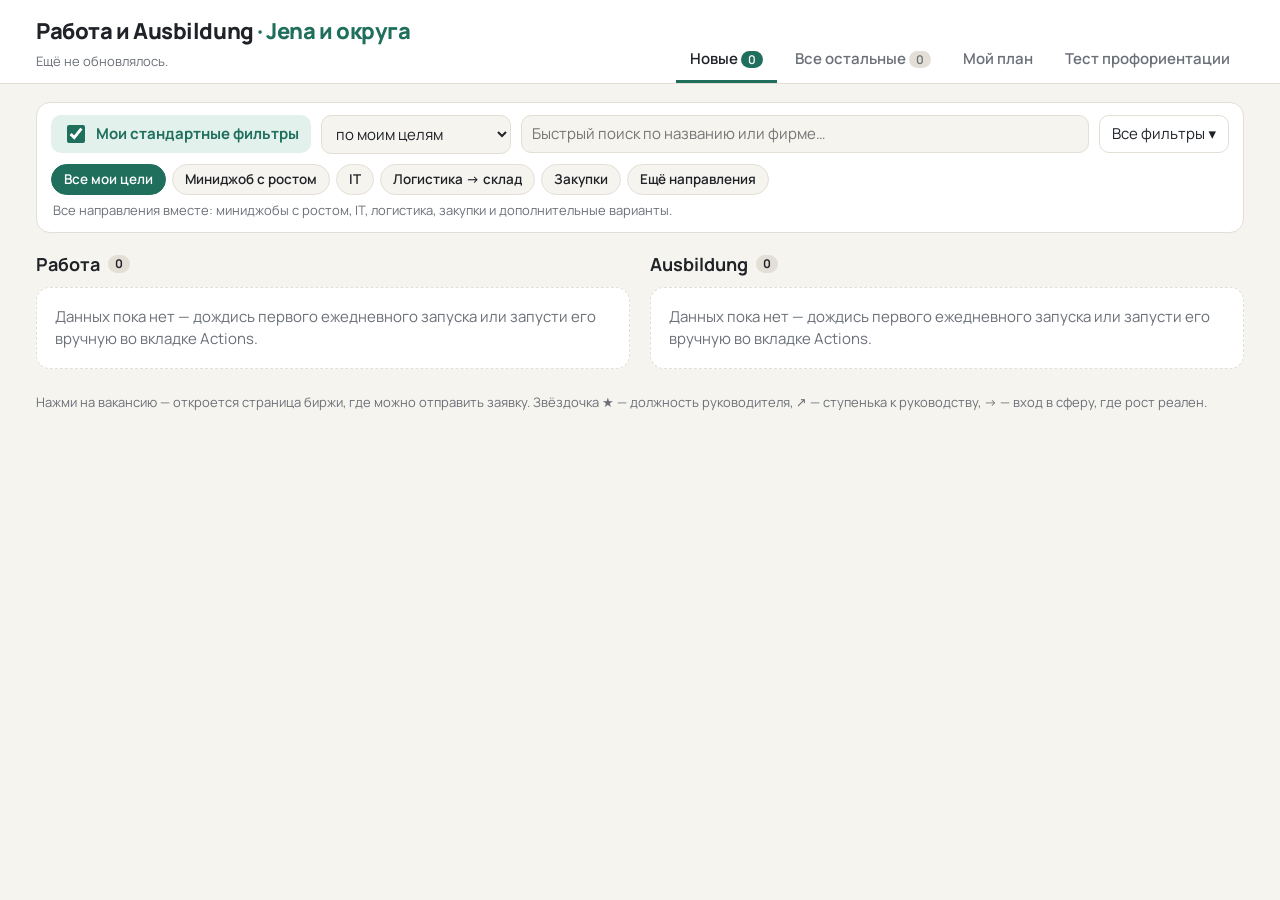
==== index.html @ a04ec158 "Перенести файлы в корень, добавить workflow GitHub Actions, фильтры под Lebenslauf Co-Authored-By: C" ====
<!doctype html>
<html lang="ru">
<head>
  <meta charset="utf-8">
  <meta name="viewport" content="width=device-width, initial-scale=1">
  <title>Работа и Ausbildung · Jena</title>
  <link rel="preconnect" href="https://fonts.googleapis.com">
  <link href="https://fonts.googleapis.com/css2?family=Manrope:wght@400;500;600;700;800&display=swap" rel="stylesheet">
  <link rel="stylesheet" href="assets/style.css">
</head>
<body>
<header class="top">
  <div class="wrap top-inner">
    <div>
      <h1>Работа и Ausbildung <span class="city">· Jena и округа</span></h1>
      <p class="sub" id="meta">Загрузка данных…</p>
    </div>
    <nav class="tabs" role="tablist">
      <button class="tab active" data-tab="new" role="tab">Новые <span class="cnt" id="cnt-new">0</span></button>
      <button class="tab" data-tab="all" role="tab">Все остальные <span class="cnt" id="cnt-all">0</span></button>
      <button class="tab" data-tab="plan" role="tab">Мой план</button>
      <button class="tab" data-tab="test" role="tab">Тест профориентации</button>
    </nav>
  </div>
</header>

<main class="wrap">
  <!-- ФИЛЬТРЫ -->
  <section class="filters" id="filters">
    <div class="filters-head">
      <label class="default-toggle">
        <input type="checkbox" id="useDefault">
        <span>Мои стандартные фильтры</span>
      </label>
      <select id="defaultSource" title="Откуда брать стандартные фильтры">
        <option value="profile">по моим целям</option>
        <option value="test">по результату теста</option>
      </select>
      <input type="search" id="q" placeholder="Быстрый поиск по названию или фирме…">
      <button class="ghost" id="toggleMore" aria-expanded="false">Все фильтры ▾</button>
    </div>
    <div class="preset-row" id="presetRow" hidden>
      <div class="presets" id="presets"></div>
      <p class="preset-hint" id="presetHint"></p>
    </div>

    <div class="filters-body" id="filtersBody" hidden>
      <div class="frow">
        <label class="fl">Ключевые слова <small>(через запятую; пусто = все)</small>
          <textarea id="keywords" rows="2"></textarea>
        </label>
        <label class="fl">Исключить слова
          <textarea id="exclude" rows="2"></textarea>
        </label>
      </div>
      <div class="frow">
        <label class="fl">Радиус: <b id="radiusVal">30</b> км
          <input type="range" id="radius" min="5" max="50" step="5">
        </label>
        <div class="fl">Миниджоб
          <div class="seg" id="minijob">
            <button data-v="include">вместе с другими</button>
            <button data-v="only">только миниджоб</button>
            <button data-v="exclude">без миниджобов</button>
          </div>
        </div>
      </div>
      <div class="frow">
        <div class="fl">Время работы
          <div class="chips" id="worktime">
            <label><input type="checkbox" value="vz"> Vollzeit</label>
            <label><input type="checkbox" value="tz"> Teilzeit</label>
            <label><input type="checkbox" value="snw"> Schicht / Wochenende</label>
            <label><input type="checkbox" value="praktikum"> Praktikum / Trainee</label>
            <label><input type="checkbox" value="unknown"> не указано</label>
          </div>
        </div>
        <div class="fl">Показывать
          <div class="chips">
            <label><input type="checkbox" id="showJob"> Работа</label>
            <label><input type="checkbox" id="showAusbildung"> Ausbildung</label>
            <label><input type="checkbox" id="careerOnly"> только с перспективой роста</label>
          </div>
        </div>
        <label class="fl">Сортировка
          <select id="sort">
            <option value="career">сначала с перспективой роста</option>
            <option value="date">сначала новые</option>
            <option value="dist">сначала ближе</option>
          </select>
        </label>
      </div>
      <p class="hint">Фильтры сохраняются в этом браузере. Они сужают уже собранные вакансии; что собирать каждый день, задаётся в <code>config/search.json</code>.</p>
    </div>
  </section>

  <!-- ВАКАНСИИ -->
  <section id="view-jobs">
    <div class="cols">
      <div class="col" id="col-job">
        <h2>Работа <span class="cnt" id="n-job">0</span></h2>
        <div class="list" id="list-job"></div>
      </div>
      <div class="col" id="col-ausbildung">
        <h2>Ausbildung <span class="cnt" id="n-ausbildung">0</span></h2>
        <div class="list" id="list-ausbildung"></div>
      </div>
    </div>
  </section>

  <!-- ПЛАН -->
  <section id="view-plan" hidden>
    <div class="test-card plan-card" id="planBox"></div>
  </section>

  <!-- ТЕСТ -->
  <section id="view-test" hidden>
    <div class="test-card" id="testBox"></div>
  </section>
</main>

<footer class="wrap foot">
  Нажми на вакансию — откроется страница биржи, где можно отправить заявку.
  Звёздочка ★ — должность руководителя, ↗ — ступенька к руководству, → — вход в сферу, где рост реален.
</footer>

<script src="assets/test.js"></script>
<script src="assets/app.js"></script>
</body>
</html>
---- assets/style.css ----
:root {
  --bg: #f6f4ef; --card: #ffffff; --ink: #1f2328; --muted: #6b7078; --line: #e3dfd6;
  --accent: #1f6f5c; --accent-soft: #e2f1ec; --gold: #b7791f; --gold-soft: #fbf0dc;
  --mj: #7b3fa0; --mj-soft: #f2e8f8; --radius: 14px;
}
@media (prefers-color-scheme: dark) {
  :root { --bg: #15171a; --card: #1e2125; --ink: #e8e6e1; --muted: #9aa0a8; --line: #2e3238;
    --accent: #5cc2a4; --accent-soft: #1d3530; --gold: #e2b062; --gold-soft: #3a2f1c; --mj: #c99be6; --mj-soft: #33263d; }
}
* { box-sizing: border-box; }
body { margin: 0; background: var(--bg); color: var(--ink); font: 15px/1.45 "Manrope", system-ui, sans-serif; }
.wrap { max-width: 1240px; margin: 0 auto; padding: 0 16px; }
a { color: inherit; }
code { background: var(--accent-soft); padding: 1px 5px; border-radius: 4px; font-size: .9em; }
button, select, input, textarea { font: inherit; color: inherit; }

/* header */
.top { background: var(--card); border-bottom: 1px solid var(--line); position: sticky; top: 0; z-index: 5; }
@media (max-width: 640px) { .top { position: static; } h1 { font-size: 19px; } }
.top-inner { display: flex; flex-wrap: wrap; gap: 12px 24px; align-items: end; justify-content: space-between; padding-top: 16px; padding-bottom: 0; }
h1 { margin: 0; font-size: 22px; font-weight: 800; letter-spacing: -.02em; }
h1 .city { color: var(--accent); }
.sub { margin: 4px 0 12px; color: var(--muted); font-size: 13px; }
.src-st { display: inline-block; margin-left: 6px; padding: 0 7px; border-radius: 99px; font-size: 12px; }
.src-st.ok { background: var(--accent-soft); color: var(--accent); }
.src-st.off { background: var(--line); color: var(--muted); }
.tabs { display: flex; gap: 4px; overflow-x: auto; }
.tab { border: 0; background: none; padding: 10px 14px; border-bottom: 3px solid transparent; cursor: pointer; font-weight: 600; color: var(--muted); white-space: nowrap; }
.tab.active { color: var(--ink); border-color: var(--accent); }
.cnt { display: inline-block; min-width: 22px; padding: 0 6px; border-radius: 99px; background: var(--line); font-size: 12px; text-align: center; }
.tab.active .cnt { background: var(--accent); color: var(--card); }

/* filters */
.filters { background: var(--card); border: 1px solid var(--line); border-radius: var(--radius); margin: 18px 0; padding: 12px 14px; }
.filters-head { display: flex; flex-wrap: wrap; gap: 10px; align-items: center; }
.default-toggle { display: flex; gap: 8px; align-items: center; font-weight: 700; background: var(--accent-soft); color: var(--accent); padding: 7px 12px; border-radius: 10px; cursor: pointer; }
.default-toggle input { width: 18px; height: 18px; accent-color: var(--accent); }
select, input[type=search], textarea { background: var(--bg); border: 1px solid var(--line); border-radius: 10px; padding: 7px 10px; }
#q { flex: 1 1 220px; min-width: 0; }
.ghost { background: none; border: 1px solid var(--line); border-radius: 10px; padding: 7px 12px; cursor: pointer; }
.primary { background: var(--accent); color: var(--card); border: 0; border-radius: 10px; padding: 10px 16px; font-weight: 700; cursor: pointer; }
.primary:disabled { opacity: .45; cursor: not-allowed; }
.filters-body { border-top: 1px dashed var(--line); margin-top: 12px; padding-top: 12px; }
.frow { display: grid; grid-template-columns: repeat(auto-fit, minmax(260px, 1fr)); gap: 12px 20px; margin-bottom: 12px; }
.fl { display: flex; flex-direction: column; gap: 6px; font-weight: 600; font-size: 14px; }
.fl small { font-weight: 400; color: var(--muted); }
textarea { resize: vertical; width: 100%; font-weight: 400; }
input[type=range] { accent-color: var(--accent); }
.seg { display: flex; border: 1px solid var(--line); border-radius: 10px; overflow: hidden; }
.seg button { flex: 1; border: 0; background: none; padding: 7px 6px; cursor: pointer; font-size: 13px; font-weight: 500; }
.seg button.on { background: var(--mj); color: #fff; }
.chips { display: flex; flex-wrap: wrap; gap: 6px; font-weight: 400; }
.chips label { display: flex; gap: 6px; align-items: center; border: 1px solid var(--line); border-radius: 99px; padding: 4px 10px; cursor: pointer; font-size: 13px; }
.chips input { accent-color: var(--accent); }
.hint { color: var(--muted); font-size: 13px; margin: 0; }

/* columns */
.cols { display: grid; grid-template-columns: 1fr 1fr; gap: 20px; }
@media (max-width: 820px) { .cols { grid-template-columns: 1fr; } }
.col h2 { font-size: 18px; margin: 0 0 10px; display: flex; gap: 8px; align-items: center; }
.col.dim { opacity: .55; }
.list { display: flex; flex-direction: column; gap: 10px; }
.empty { color: var(--muted); background: var(--card); border: 1px dashed var(--line); border-radius: var(--radius); padding: 18px; margin: 0; }

.job { position: relative; background: var(--card); border: 1px solid var(--line); border-left: 4px solid var(--line); border-radius: var(--radius); padding: 12px 14px; transition: transform .12s, box-shadow .12s; }
.job:hover { transform: translateY(-1px); box-shadow: 0 6px 18px rgba(0,0,0,.07); }
.job.lvl3 { border-left-color: var(--gold); }
.job.lvl2 { border-left-color: var(--accent); }
.job.lvl1 { border-left-color: color-mix(in srgb, var(--accent) 40%, var(--line)); }
.job-top { display: flex; gap: 8px; align-items: baseline; }
.job h3 { font-size: 15.5px; margin: 0; flex: 1; font-weight: 700; }
.job-link { text-decoration: none; }
.job-link::after { content: ""; position: absolute; inset: 0; border-radius: var(--radius); }
.job-link:hover { color: var(--accent); }
.lvl { font-weight: 800; color: var(--accent); }
.lvl3 .lvl { color: var(--gold); }
.fresh { font-size: 11px; font-weight: 700; text-transform: uppercase; color: var(--gold); background: var(--gold-soft); padding: 1px 6px; border-radius: 6px; }
.job-meta { display: flex; flex-wrap: wrap; justify-content: space-between; gap: 2px 12px; color: var(--muted); font-size: 13.5px; margin-top: 4px; }
.job-foot { display: flex; flex-wrap: wrap; gap: 6px; align-items: center; margin-top: 8px; font-size: 12px; }
.b { background: var(--accent-soft); color: var(--accent); padding: 1px 8px; border-radius: 99px; font-weight: 600; }
.b-mj { background: var(--mj-soft); color: var(--mj); }
.muted { color: var(--muted); }
.src { margin-left: auto; }
.alts { position: relative; z-index: 1; font-size: 12px; color: var(--muted); margin-top: 6px; }
.alts a { color: var(--accent); }
.more { background: var(--card); border: 1px solid var(--line); border-radius: var(--radius); padding: 10px; cursor: pointer; font-weight: 600; }

/* test */
.test-card { background: var(--card); border: 1px solid var(--line); border-radius: var(--radius); padding: 22px; margin: 18px 0; max-width: 820px; }
.test-card h2 { margin-top: 0; }
.progress { height: 6px; background: var(--line); border-radius: 99px; overflow: hidden; margin: 12px 0 18px; }
.progress div { height: 100%; background: var(--accent); transition: width .2s; }
.q { border: 0; padding: 0; margin: 0 0 18px; }
.q legend { font-weight: 700; margin-bottom: 8px; }
.opt { display: flex; gap: 8px; align-items: center; padding: 8px 12px; border: 1px solid var(--line); border-radius: 10px; margin-bottom: 6px; cursor: pointer; }
.opt.on { border-color: var(--accent); background: var(--accent-soft); }
.opt input { accent-color: var(--accent); }
.dirs li { margin-bottom: 10px; }
.dirs p { margin: 4px 0 0; color: var(--muted); }
.btns { display: flex; gap: 10px; flex-wrap: wrap; margin-top: 14px; }
/* presets */
.preset-row { margin-top: 10px; }
.presets { display: flex; flex-wrap: wrap; gap: 6px; }
.presets button { border: 1px solid var(--line); background: var(--bg); border-radius: 99px; padding: 5px 12px; cursor: pointer; font-weight: 600; font-size: 13.5px; }
.presets button.on { background: var(--accent); border-color: var(--accent); color: var(--card); }
.preset-hint { margin: 6px 2px 0; color: var(--muted); font-size: 13px; min-height: 1em; }

/* plan */
.plan-card { max-width: 980px; }
.goal { background: var(--accent-soft); color: var(--accent); padding: 10px 14px; border-radius: 10px; font-weight: 600; }
.plan-list { display: grid; grid-template-columns: repeat(auto-fit, minmax(300px, 1fr)); gap: 12px; margin: 16px 0; }
.plan { border: 1px solid var(--line); border-radius: 12px; padding: 14px; background: var(--bg); }
.plan h3 { margin: 0 0 8px; font-size: 15.5px; display: flex; gap: 8px; align-items: baseline; }
.plan .num { flex: none; width: 22px; height: 22px; border-radius: 50%; background: var(--accent); color: var(--card); display: inline-grid; place-items: center; font-size: 12px; }
.plan dl { margin: 0; font-size: 13.5px; }
.plan dt { font-weight: 700; margin-top: 6px; color: var(--muted); font-size: 12px; text-transform: uppercase; letter-spacing: .03em; }
.plan dd { margin: 2px 0 0; }
.foot { color: var(--muted); font-size: 13px; padding-top: 24px; padding-bottom: 40px; }
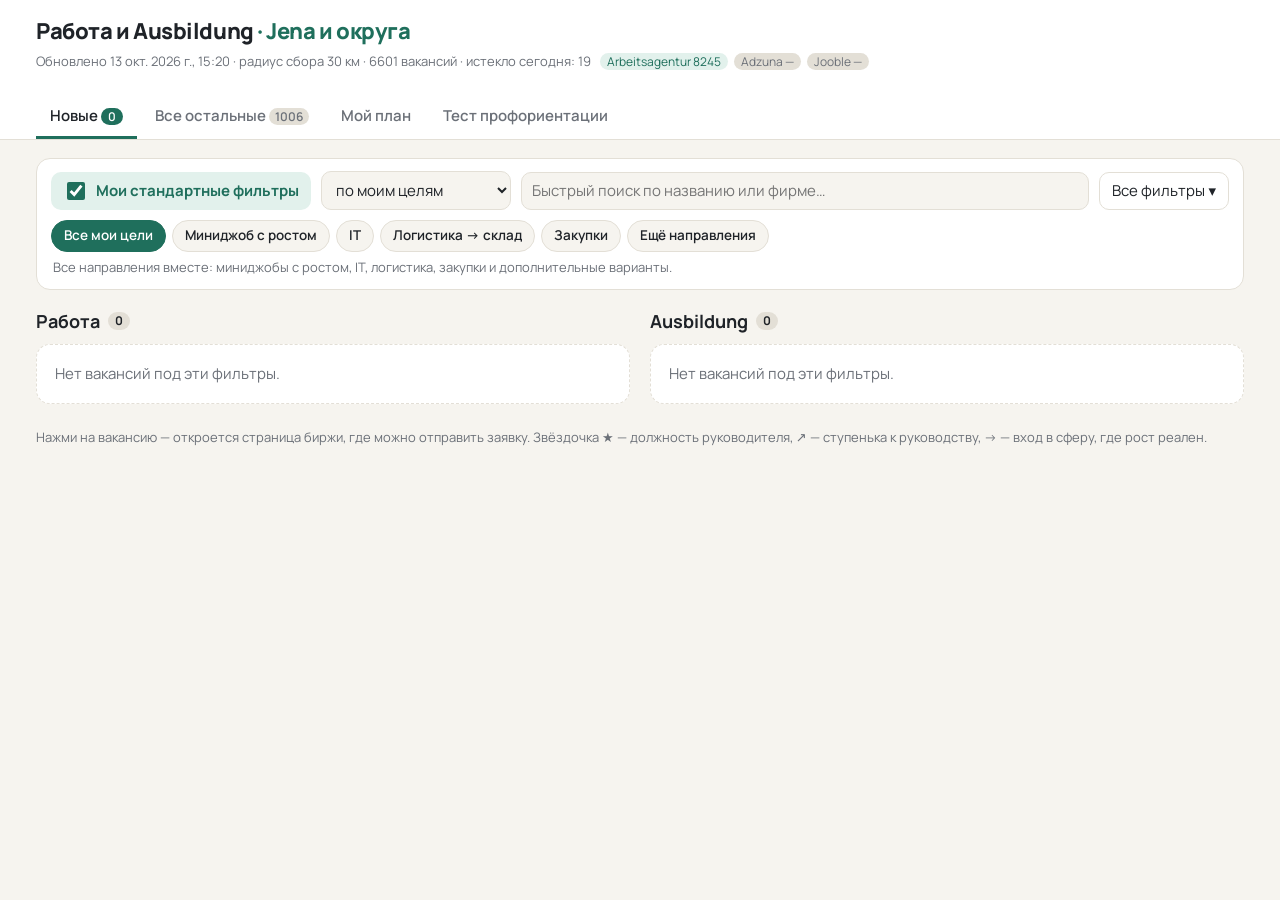
==== commit 44e5b5e9: "Точнее подборки: Quereinstieg, поиск коротких слов целиком, все миниджобы кроме продаж Co-Authored-B" ====
--- a/index.html
+++ b/index.html
@@ -80,6 +80,7 @@
             <label><input type="checkbox" id="showJob"> Работа</label>
             <label><input type="checkbox" id="showAusbildung"> Ausbildung</label>
             <label><input type="checkbox" id="careerOnly"> только с перспективой роста</label>
+            <label title="Работодатель готов взять без профильной Ausbildung"><input type="checkbox" id="qeOnly"> только Quereinstieg</label>
           </div>
         </div>
         <label class="fl">Сортировка
--- a/assets/style.css
+++ b/assets/style.css
@@ -78,6 +78,7 @@
 .job-meta { display: flex; flex-wrap: wrap; justify-content: space-between; gap: 2px 12px; color: var(--muted); font-size: 13.5px; margin-top: 4px; }
 .job-foot { display: flex; flex-wrap: wrap; gap: 6px; align-items: center; margin-top: 8px; font-size: 12px; }
 .b { background: var(--accent-soft); color: var(--accent); padding: 1px 8px; border-radius: 99px; font-weight: 600; }
+.b-qe { background: var(--gold-soft); color: var(--gold); }
 .b-mj { background: var(--mj-soft); color: var(--mj); }
 .muted { color: var(--muted); }
 .src { margin-left: auto; }
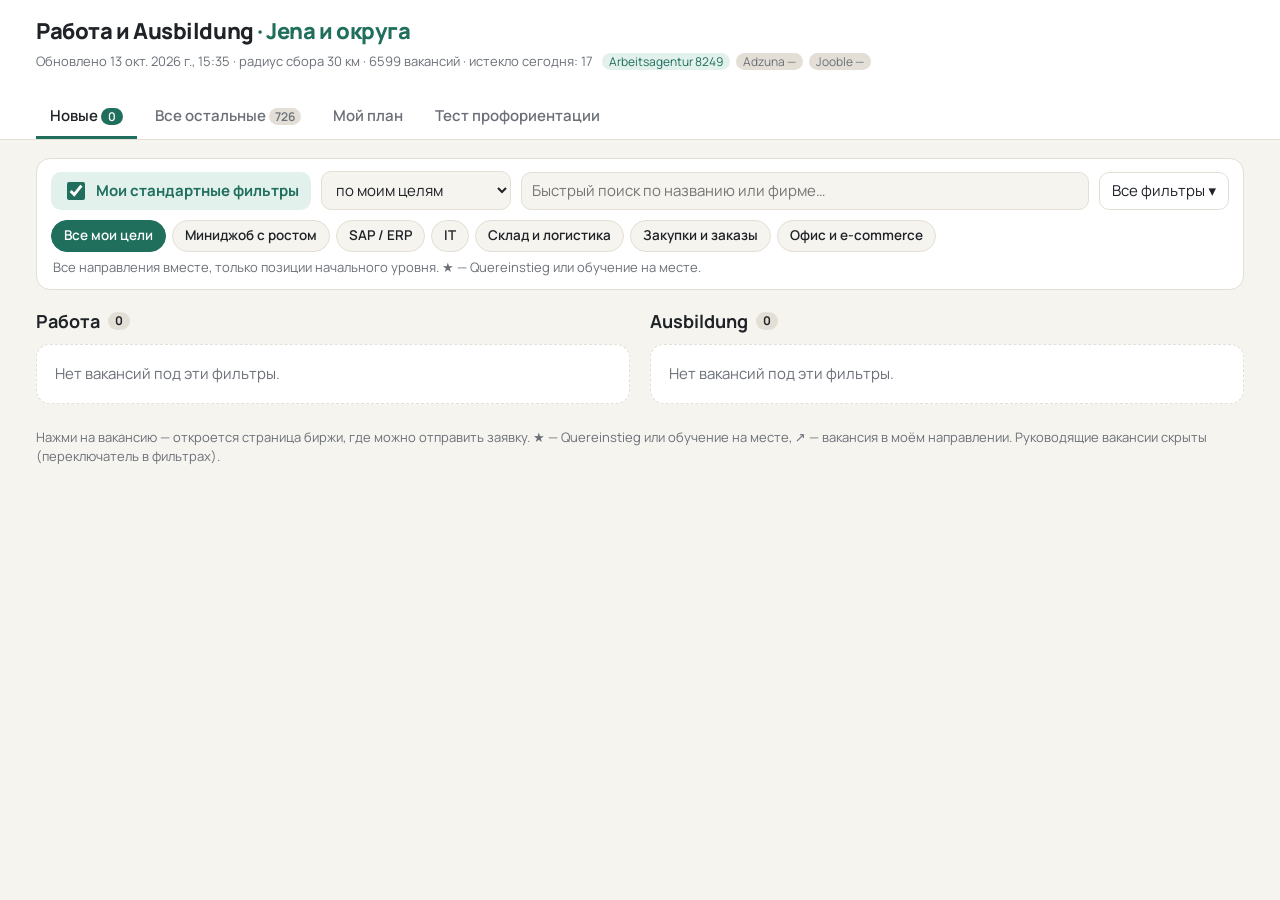
==== commit 7de29f54: "Вход с начального уровня: Quereinstieg выше, руководящие скрыты, без пыльных производств; бесплатный" ====
--- a/index.html
+++ b/index.html
@@ -79,13 +79,14 @@
           <div class="chips">
             <label><input type="checkbox" id="showJob"> Работа</label>
             <label><input type="checkbox" id="showAusbildung"> Ausbildung</label>
-            <label><input type="checkbox" id="careerOnly"> только с перспективой роста</label>
+            <label><input type="checkbox" id="careerOnly"> только ★ и ↗</label>
+            <label><input type="checkbox" id="noLead"> скрыть руководящие</label>
             <label title="Работодатель готов взять без профильной Ausbildung"><input type="checkbox" id="qeOnly"> только Quereinstieg</label>
           </div>
         </div>
         <label class="fl">Сортировка
           <select id="sort">
-            <option value="career">сначала с перспективой роста</option>
+            <option value="career">сначала ★ Quereinstieg, потом ↗ моё направление</option>
             <option value="date">сначала новые</option>
             <option value="dist">сначала ближе</option>
           </select>
@@ -122,7 +123,7 @@
 
 <footer class="wrap foot">
   Нажми на вакансию — откроется страница биржи, где можно отправить заявку.
-  Звёздочка ★ — должность руководителя, ↗ — ступенька к руководству, → — вход в сферу, где рост реален.
+  ★ — Quereinstieg или обучение на месте, ↗ — вакансия в моём направлении. Руководящие вакансии скрыты (переключатель в фильтрах).
 </footer>
 
 <script src="assets/test.js"></script>
--- a/assets/style.css
+++ b/assets/style.css
@@ -107,6 +107,29 @@
 .preset-hint { margin: 6px 2px 0; color: var(--muted); font-size: 13px; min-height: 1em; }
 
 /* plan */
+.ph { margin: 26px 0 10px; font-size: 17px; }
+.assets { display: grid; grid-template-columns: repeat(auto-fit, minmax(200px, 1fr)); gap: 10px; }
+.asset { background: var(--bg); border: 1px solid var(--line); border-radius: 12px; padding: 10px 12px; font-size: 13.5px; }
+.asset ul, .wishes { margin: 6px 0 0; padding-left: 18px; }
+.wishes li { margin-bottom: 3px; }
+.tbl-wrap { overflow-x: auto; border: 1px solid var(--line); border-radius: 12px; }
+.matrix { border-collapse: collapse; width: 100%; font-size: 13.5px; min-width: 760px; }
+.matrix th { text-align: left; font-size: 12px; color: var(--muted); font-weight: 700; padding: 8px; border-bottom: 1px solid var(--line); background: var(--bg); }
+.matrix td { padding: 8px; border-bottom: 1px solid var(--line); vertical-align: top; }
+.matrix tr.top td { background: var(--accent-soft); }
+.matrix summary { cursor: pointer; font-weight: 600; }
+.matrix details p { margin: 6px 0 0; font-size: 13px; }
+.dots { color: var(--accent); letter-spacing: 1px; white-space: nowrap; font-size: 11px; }
+.dots i { color: var(--line); font-style: normal; }
+.score { font-size: 16px; }
+.linkbtn { background: none; border: 0; color: var(--accent); font-weight: 700; text-decoration: underline; cursor: pointer; padding: 0; }
+.verdict { background: var(--bg); border-left: 4px solid var(--accent); border-radius: 8px; padding: 6px 14px; }
+.sap-rec { background: var(--gold-soft); color: var(--gold); padding: 8px 12px; border-radius: 10px; }
+.routes { display: grid; grid-template-columns: repeat(auto-fit, minmax(260px, 1fr)); gap: 10px; }
+.route { border: 1px solid var(--line); border-radius: 12px; padding: 10px 12px; background: var(--bg); font-size: 13.5px; }
+.route span { margin-left: 8px; }
+.route p { margin: 6px 0 0; }
+
 .plan-card { max-width: 980px; }
 .goal { background: var(--accent-soft); color: var(--accent); padding: 10px 14px; border-radius: 10px; font-weight: 600; }
 .plan-list { display: grid; grid-template-columns: repeat(auto-fit, minmax(300px, 1fr)); gap: 12px; margin: 16px 0; }
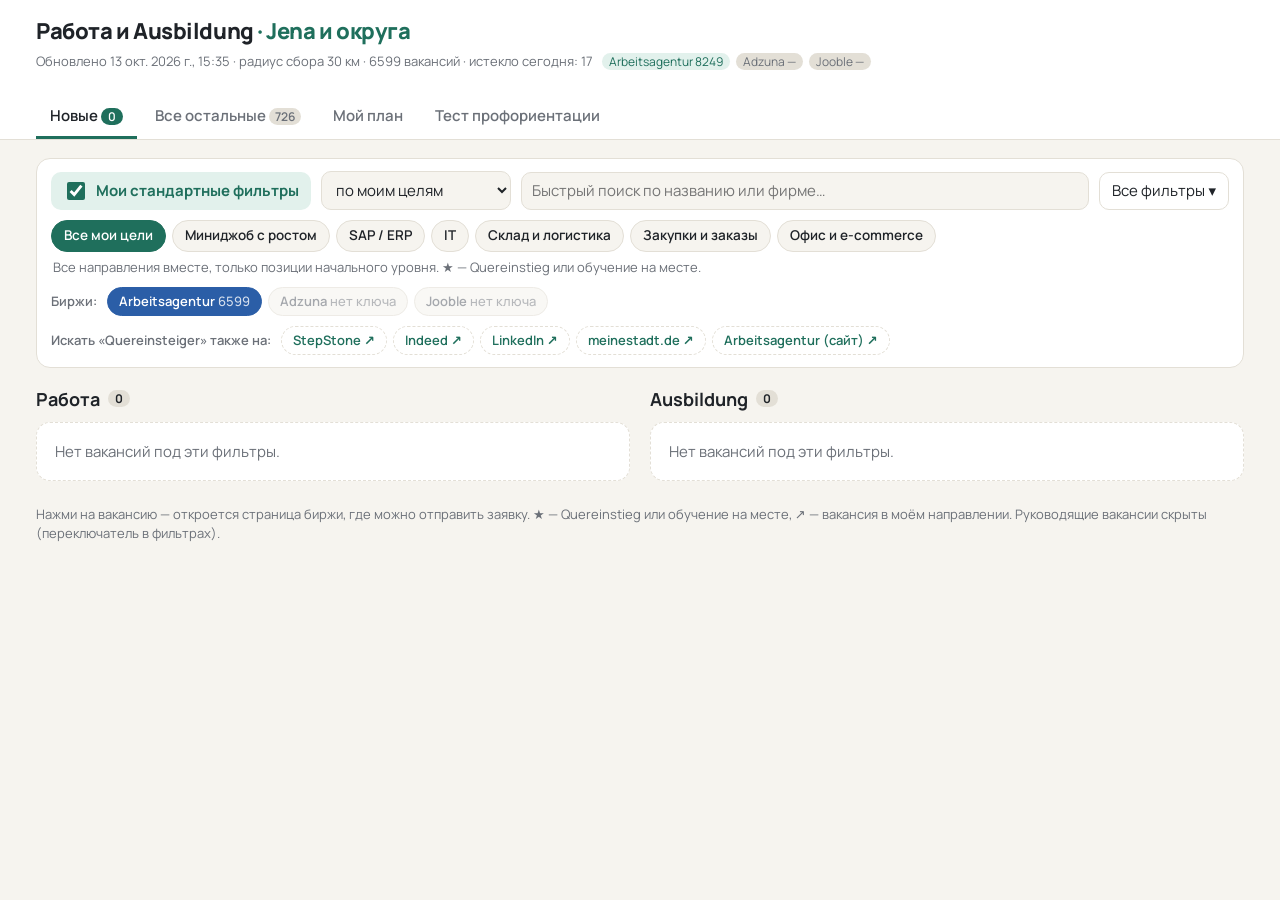
==== commit 77358a54: "Фильтр по биржам, ссылки на поиск в StepStone/Indeed/LinkedIn, письма для других людей Co-Authored-B" ====
--- a/index.html
+++ b/index.html
@@ -42,6 +42,14 @@
     <div class="preset-row" id="presetRow" hidden>
       <div class="presets" id="presets"></div>
       <p class="preset-hint" id="presetHint"></p>
+    </div>
+    <div class="src-row">
+      <span class="src-label">Биржи:</span>
+      <div class="sources" id="sources"></div>
+    </div>
+    <div class="ext-row" id="extRow" hidden>
+      <span class="src-label">Искать <span id="extQuery"></span> также на:</span>
+      <div class="ext-links" id="extLinks"></div>
     </div>
 
     <div class="filters-body" id="filtersBody" hidden>
@@ -127,6 +135,7 @@
 </footer>
 
 <script src="assets/test.js"></script>
+<script src="assets/letter.js"></script>
 <script src="assets/app.js"></script>
 </body>
 </html>
--- a/assets/style.css
+++ b/assets/style.css
@@ -140,3 +140,61 @@
 .plan dt { font-weight: 700; margin-top: 6px; color: var(--muted); font-size: 12px; text-transform: uppercase; letter-spacing: .03em; }
 .plan dd { margin: 2px 0 0; }
 .foot { color: var(--muted); font-size: 13px; padding-top: 24px; padding-bottom: 40px; }
+
+/* Anschreiben */
+.job-actions { position: relative; z-index: 1; margin-top: 8px; display: flex; justify-content: flex-end; }
+.lt-btn { border: 1px solid var(--accent); color: var(--accent); background: var(--card); border-radius: 99px; padding: 4px 12px; font-weight: 700; font-size: 12.5px; cursor: pointer; }
+.lt-btn:hover { background: var(--accent); color: var(--card); }
+body.lt-open { overflow: hidden; }
+.lt-overlay { position: fixed; inset: 0; z-index: 50; background: rgba(15, 18, 20, .45); display: flex; align-items: stretch; justify-content: center; padding: 20px; }
+.lt-overlay[hidden] { display: none; }
+.lt-panel { background: var(--card); border-radius: 16px; width: min(1240px, 100%); display: flex; flex-direction: column; overflow: hidden; box-shadow: 0 20px 60px rgba(0,0,0,.25); }
+.lt-head { display: flex; justify-content: space-between; align-items: start; gap: 12px; padding: 14px 18px; border-bottom: 1px solid var(--line); }
+.lt-head h2 { margin: 0; font-size: 19px; }
+.lt-head p { margin: 2px 0 0; font-size: 13px; }
+.lt-body { flex: 1; min-height: 0; display: grid; grid-template-columns: minmax(280px, 360px) 1fr; }
+.lt-data { padding: 14px 18px; border-right: 1px solid var(--line); overflow-y: auto; display: flex; flex-direction: column; gap: 10px; }
+.lt-data details { display: flex; flex-direction: column; gap: 10px; }
+.lt-data summary { cursor: pointer; margin-bottom: 8px; }
+.lt-data .fl { margin-bottom: 8px; }
+.lt-data input { background: var(--bg); border: 1px solid var(--line); border-radius: 10px; padding: 7px 10px; font-weight: 400; }
+.lt-file { display: block; border: 2px dashed var(--line); border-radius: 12px; padding: 12px; text-align: center; cursor: pointer; font-weight: 600; font-size: 13.5px; }
+.lt-file:hover { border-color: var(--accent); }
+.lt-file input { display: block; margin: 8px auto 0; font-size: 12px; max-width: 100%; }
+.small { font-size: 12.5px; }
+.lt-result { display: flex; flex-direction: column; min-height: 0; padding: 14px 18px; gap: 10px; background: var(--bg); }
+.lt-tools { display: flex; flex-wrap: wrap; gap: 8px; align-items: center; }
+.lt-count { font-weight: 700; color: var(--gold); margin-right: auto; }
+.lt-count.ok { color: var(--accent); }
+.lt-editor { flex: 1; min-height: 300px; overflow-y: auto; background: #fff; color: #1b1b1b; border: 1px solid var(--line); border-radius: 8px; padding: 32px 40px; font: 14px/1.55 Arial, Helvetica, sans-serif; outline: none; box-shadow: 0 2px 10px rgba(0,0,0,.05); }
+.lt-editor:focus { border-color: var(--accent); }
+.lt-editor p { margin: 0 0 12px; }
+.lt-editor p.sender { font-size: 13px; margin-bottom: 22px; }
+.lt-editor p.recipient { margin-bottom: 26px; }
+.lt-editor p[data-align="right"] { text-align: right; }
+.lt-editor p.subject { font-weight: 700; margin: 18px 0; }
+.lt-editor p.small { font-size: 12.5px; color: #555; }
+.lt-editor mark.todo.done { background: none; color: inherit; box-shadow: none; padding: 0; }
+.lt-editor mark.todo { background: #ffe58a; color: #5a4300; border-radius: 3px; padding: 0 2px; box-shadow: 0 0 0 1px #f0c94a inset; }
+@media (max-width: 900px) {
+  .lt-overlay { padding: 0; }
+  .lt-panel { border-radius: 0; }
+  .lt-body { grid-template-columns: 1fr; overflow-y: auto; }
+  .lt-data { border-right: 0; border-bottom: 1px solid var(--line); overflow: visible; }
+  .lt-result { min-height: auto; }
+  .lt-editor { padding: 18px 16px; font-size: 13.5px; min-height: 60vh; flex: none; }
+}
+
+/* биржи */
+.src-row, .ext-row { display: flex; flex-wrap: wrap; align-items: center; gap: 6px 10px; margin-top: 10px; }
+.src-label { font-size: 13px; color: var(--muted); font-weight: 600; }
+.sources, .ext-links { display: flex; flex-wrap: wrap; gap: 6px; }
+.src-chip { border: 1px solid var(--line); background: var(--bg); color: var(--muted); border-radius: 99px; padding: 4px 11px; font-size: 13px; font-weight: 600; cursor: pointer; text-decoration: line-through; }
+.src-chip span { font-weight: 500; opacity: .8; }
+.src-chip.on { background: #2b5ea7; border-color: #2b5ea7; color: #fff; text-decoration: none; }
+.src-chip.off { cursor: not-allowed; text-decoration: none; opacity: .6; }
+.ext { border: 1px dashed var(--line); border-radius: 99px; padding: 4px 11px; font-size: 13px; font-weight: 600; text-decoration: none; color: var(--accent); }
+.ext:hover { border-color: var(--accent); background: var(--accent-soft); }
+.lt-person { display: flex; gap: 6px; align-items: flex-end; margin-bottom: 10px; }
+.lt-person .fl { flex: 1; margin: 0; }
+.lt-person select { width: 100%; }
